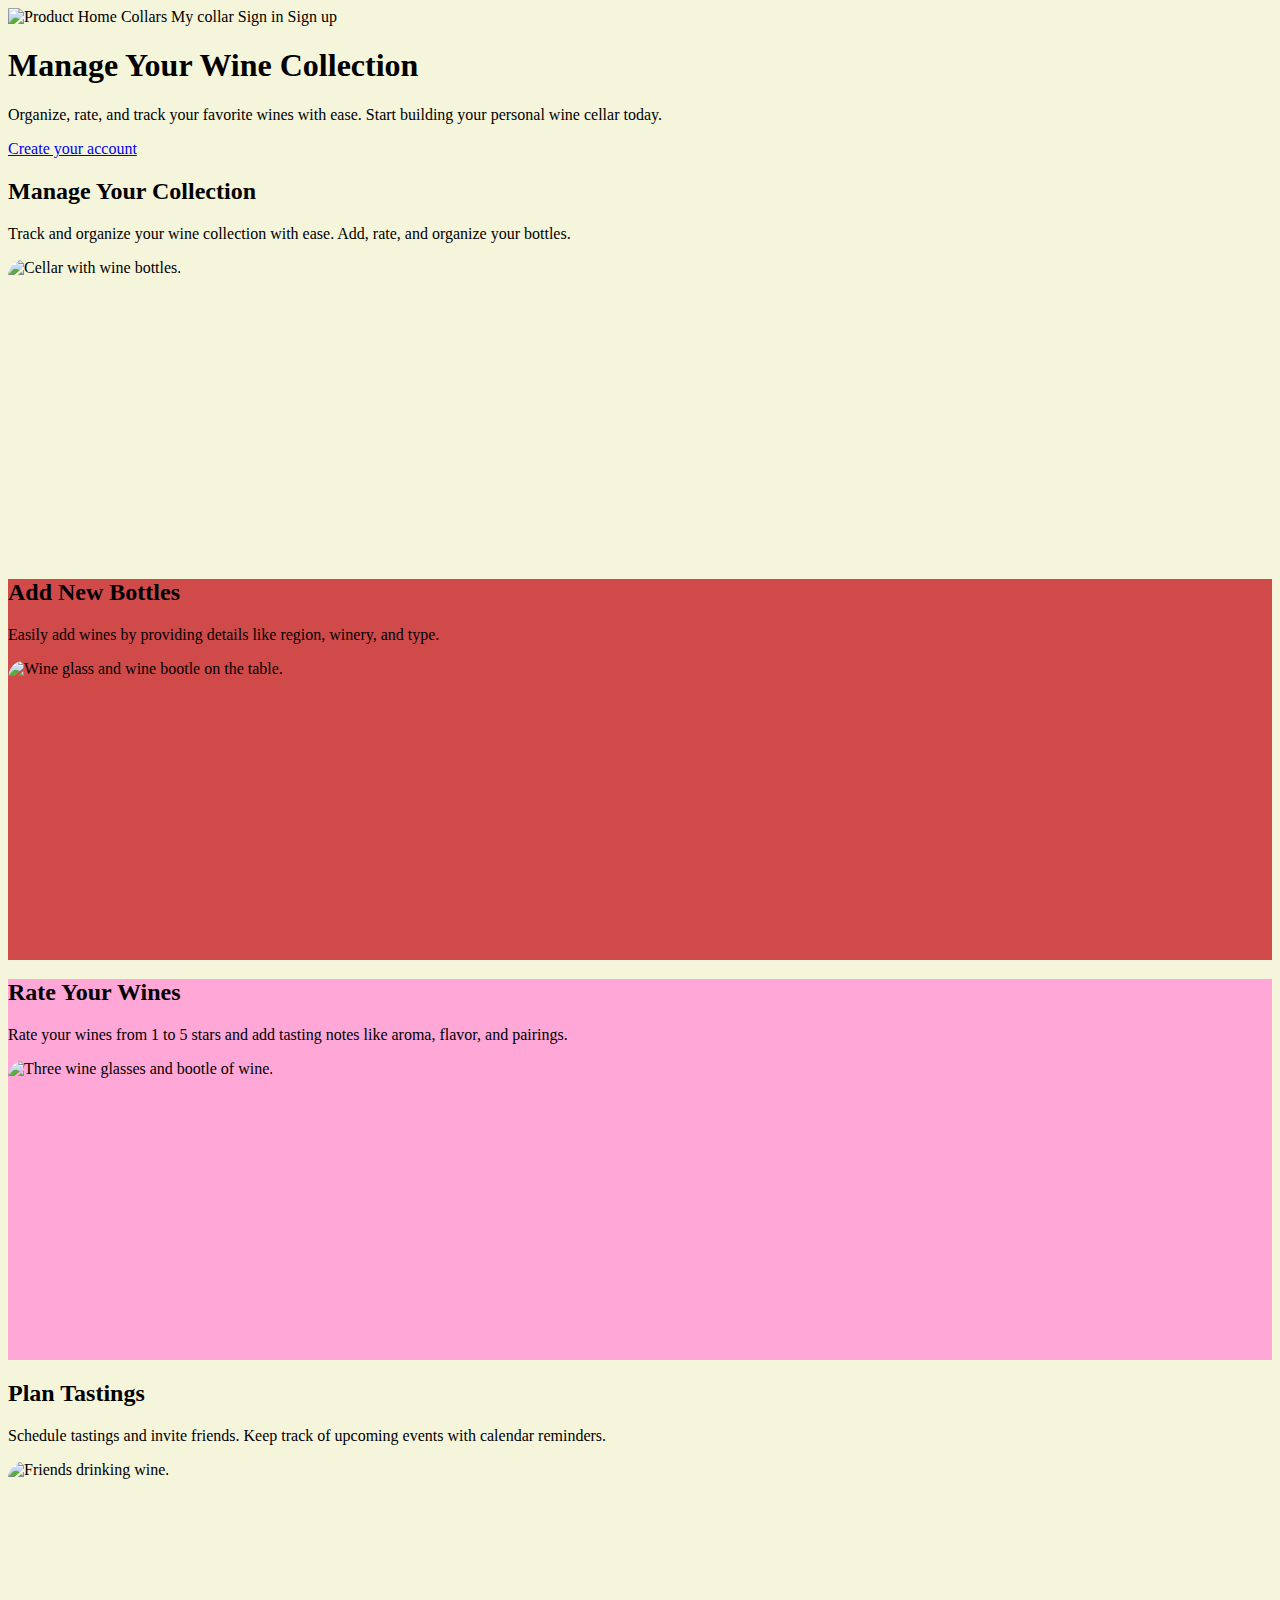
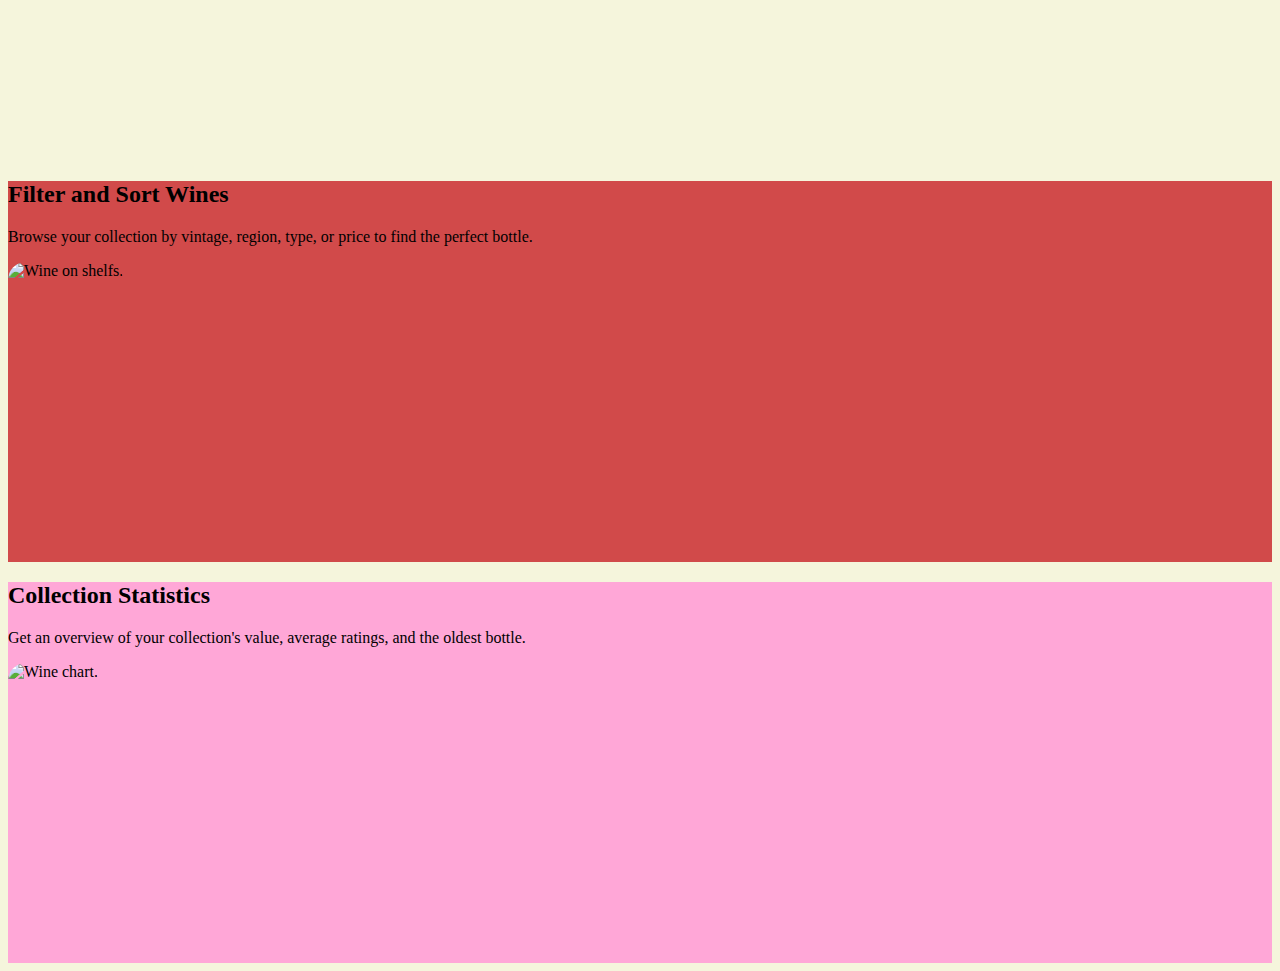
==== src/main/resources/templates/home.html @ f24916e1 "Update home page and controller. Add more images for home page." ====
<!doctype html>
<html lang="en">
  <head>
    <meta charset="utf-8">
    <meta name="viewport" content="width=device-width, initial-scale=1">
    <meta name="description" content="">
    <meta name="author" content="Mark Otto, Jacob Thornton, and Bootstrap contributors">
    <meta name="generator" content="Hugo 0.84.0">
    <title>Wine Cellar Manager</title>

    <link rel="canonical" href="https://getbootstrap.com/docs/5.0/examples/product/">

    

    <!-- Bootstrap core CSS -->
<link th:href="@{/CSS/bootstrap.min.css}" rel="stylesheet">
    <!-- Custom styles for this template -->
    <link th:href="@{/CSS/product.css}" rel="stylesheet">
  </head>
  <body style="background-color: #F5F5DC">
<header class="site-header sticky-top py-1" style="background-color: #F5F5DC">
  <nav class="container d-flex flex-column flex-md-row justify-content-between">
    <a class="py-2" th:href="@{home}" aria-label="Product">
      <img th:src="@{/icons/wine.svg}" width="24" height="24" class="d-block mx-auto" alt="Product">
    </a>
    <a class="py-2 d-none d-md-inline-block" th:href="@{home}">Home</a>
    <a class="py-2 d-none d-md-inline-block" th:href="@{search}">Collars</a>
    <a class="py-2 d-none d-md-inline-block" th:href="@{collar}">My collar</a>
    <a class="py-2 d-none d-md-inline-block" th:href="@{login}">Sign in</a>
    <a class="py-2 d-none d-md-inline-block" th:href="@{register}">Sign up</a>
  </nav>
</header>

<main>
    <div class="position-relative overflow-hidden p-3 p-md-5 m-md-3 text-center bg-dark-overlay">
      <div class="col-md-5 p-lg-4 mx-auto my-5 bg-wine">
        <h1 class="display-4 fw-normal">Manage Your Wine Collection</h1>
        <p class="lead fw-normal">Organize, rate, and track your favorite wines with ease. Start building your personal wine cellar today.</p>
        <a class="btn btn-light btn-outline-secondary" href="register.html">Create your account</a>
      </div>
    </div>



  <div class="d-md-flex flex-md-equal w-100 my-md-3 ps-md-3">
    <div class="bg-wine me-md-3 pt-3 px-3 pt-md-5 px-md-5 text-center text-white overflow-hidden">
      <div class="my-3 py-3">
        <h2 class="display-5">Manage Your Collection</h2>
        <p class="lead">Track and organize your wine collection with ease. Add, rate, and organize your bottles.</p>
      </div>
      <div class="bg-light shadow-sm mx-auto" style="width: 80%; height: 300px; border-radius: 21px 21px 0 0; "><img alt= "Cellar with wine bottles." th:src="@{/images/cellar-with-bottles.jpg}" style="width: 100%; height: 300px; border-radius: 21px 21px 0 0;" ></div>
    </div>
    <div class="me-md-3 pt-3 px-3 pt-md-5 px-md-5 text-center text-white overflow-hidden" style="background-color: #D14A4A;">
      <div class="my-3 p-3">
        <h2 class="display-5">Add New Bottles</h2>
        <p class="lead">Easily add wines by providing details like region, winery, and type.</p>
      </div>
      <div class="bg-dark shadow-sm mx-auto" style="width: 80%; height: 300px; border-radius: 21px 21px 0 0;"><img alt= "Wine glass and wine bootle on the table." th:src="@{/images/wine-glass-tall.jpg}" style="width: 100%; height: 300px; border-radius: 21px 21px 0 0;" ></div>
    </div>
  </div>

  <div class="d-md-flex flex-md-equal w-100 my-md-3 ps-md-3">
    <div class="me-md-3 pt-3 px-3 pt-md-5 px-md-5 text-center text-white overflow-hidden" style="background-color: #FFA7D7;">
      <div class="my-3 p-3">
        <h2 class="display-5">Rate Your Wines</h2>
        <p class="lead">Rate your wines from 1 to 5 stars and add tasting notes like aroma, flavor, and pairings.</p>
      </div>
      <div class="bg-dark shadow-sm mx-auto" style="width: 80%; height: 300px; border-radius: 21px 21px 0 0;"><img alt= "Three wine glasses and bootle of wine." th:src="@{/images/wine-types.jpg}" style="width: 100%; height: 300px; border-radius: 21px 21px 0 0;" ></div>
    </div>
    <div class="bg-wine me-md-3 pt-3 px-3 pt-md-5 px-md-5 text-center text-white overflow-hidden">
      <div class="my-3 py-3">
        <h2 class="display-5">Plan Tastings</h2>
        <p class="lead">Schedule tastings and invite friends. Keep track of upcoming events with calendar reminders.</p>
      </div>
      <div class="bg-light shadow-sm mx-auto" style="width: 80%; height: 300px; border-radius: 21px 21px 0 0;"> <img alt= "Friends drinking wine." th:src="@{/images/friends-wine.jpg}" style="width: 100%; height: 300px; border-radius: 21px 21px 0 0;" ></div>
    </div>
  </div>

  <div class="d-md-flex flex-md-equal w-100 my-md-3 ps-md-3">
    <div class="me-md-3 pt-3 px-3 pt-md-5 px-md-5 text-center  text-white overflow-hidden" style="background-color: #D14A4A;">
      <div class="my-3 p-3">
        <h2 class="display-5">Filter and Sort Wines</h2>
        <p class="lead">Browse your collection by vintage, region, type, or price to find the perfect bottle.</p>
      </div>
      <div class="bg-body shadow-sm mx-auto" style="width: 80%; height: 300px; border-radius: 21px 21px 0 0;"><img alt= "Wine on shelfs." th:src="@{/images/wine-cat.jpg}" style="width: 100%; height: 300px; border-radius: 21px 21px 0 0;" ></div>
    </div>
    <div class="me-md-3 pt-3 px-3 pt-md-5 px-md-5 text-center text-white overflow-hidden" style="background-color: #FFA7D7;">
      <div class="my-3 py-3">
        <h2 class="display-5">Collection Statistics</h2>
        <p class="lead">Get an overview of your collection's value, average ratings, and the oldest bottle.</p>
      </div>
      <div class="bg-body shadow-sm mx-auto" style="width: 80%; height: 300px; border-radius: 21px 21px 0 0;"><img alt= "Wine chart." th:src="@{/images/wine-chart.jpg}" style="width: 100%; height: 300px; border-radius: 21px 21px 0 0;" ></div>
    </div>
  </div>


</main>


<script th:src="@{/JS/bootstrap.bundle.min.js}"></script>

      
  </body>
</html>
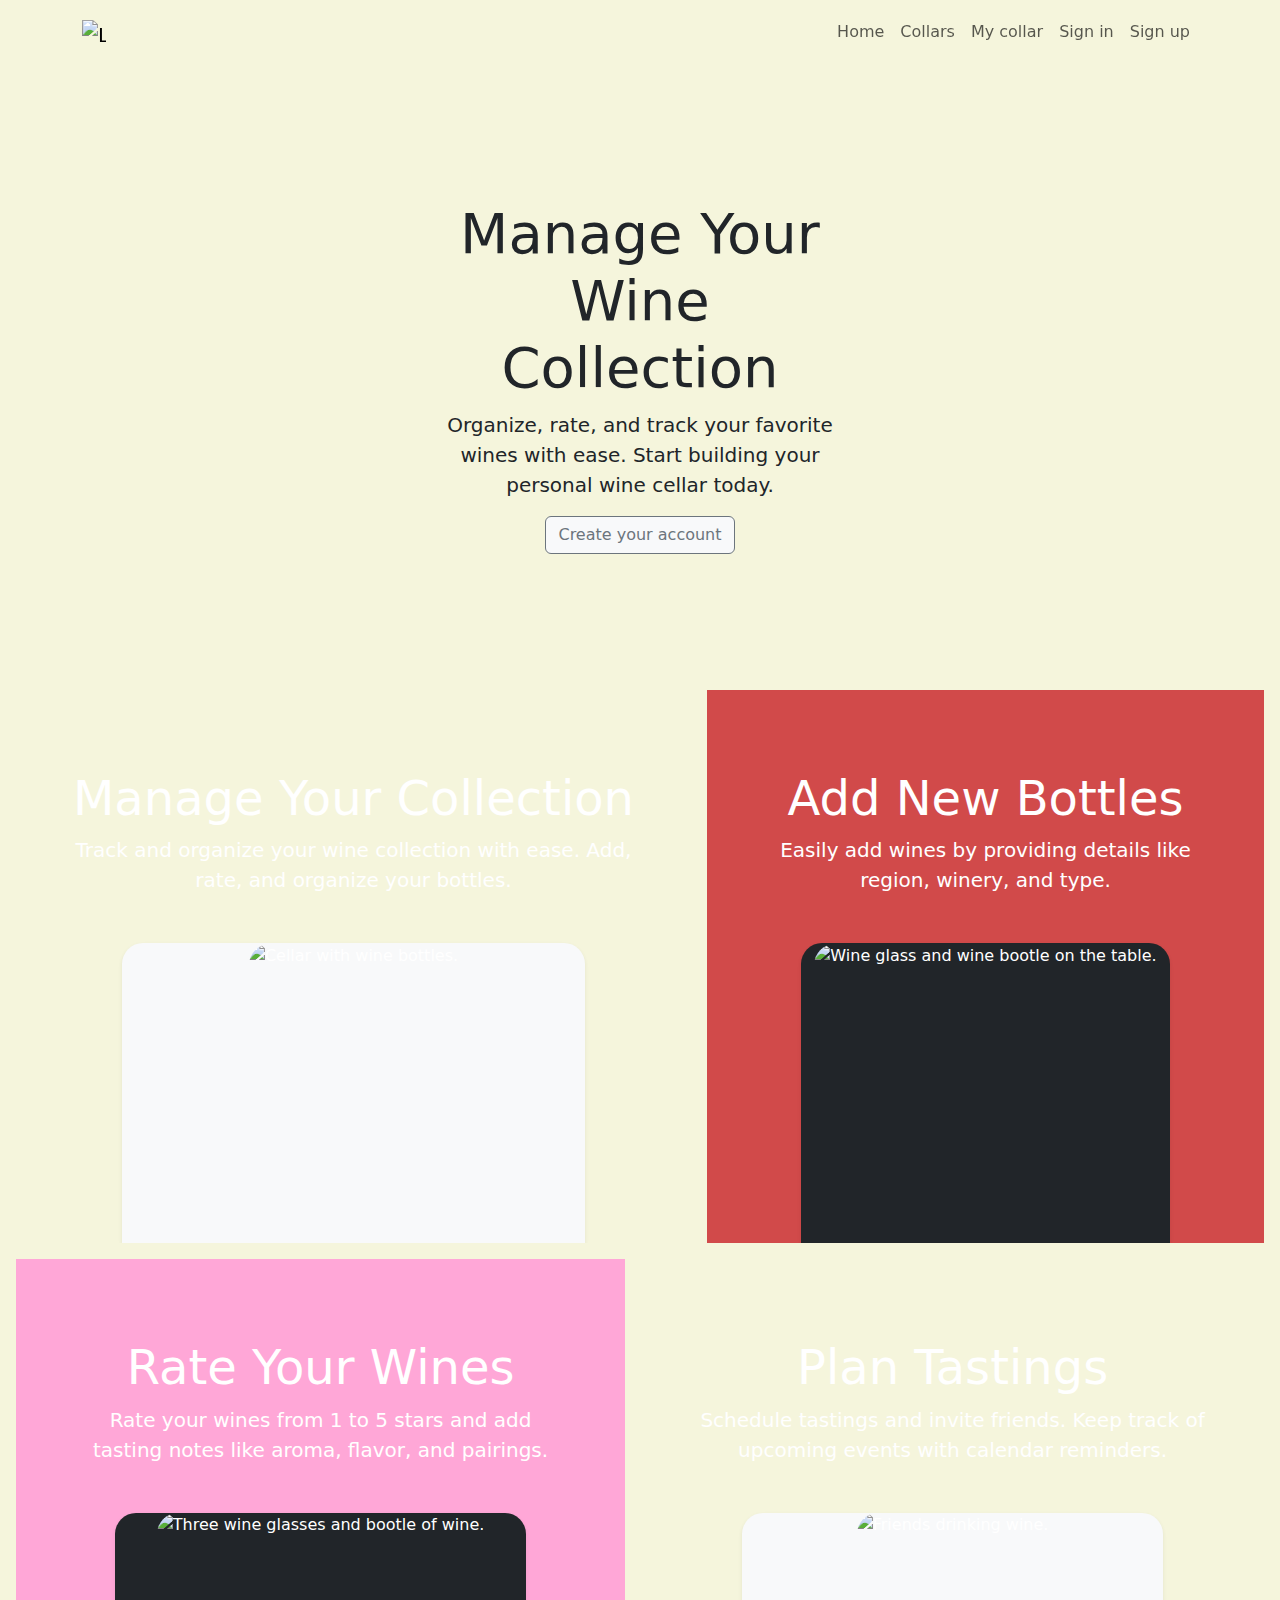
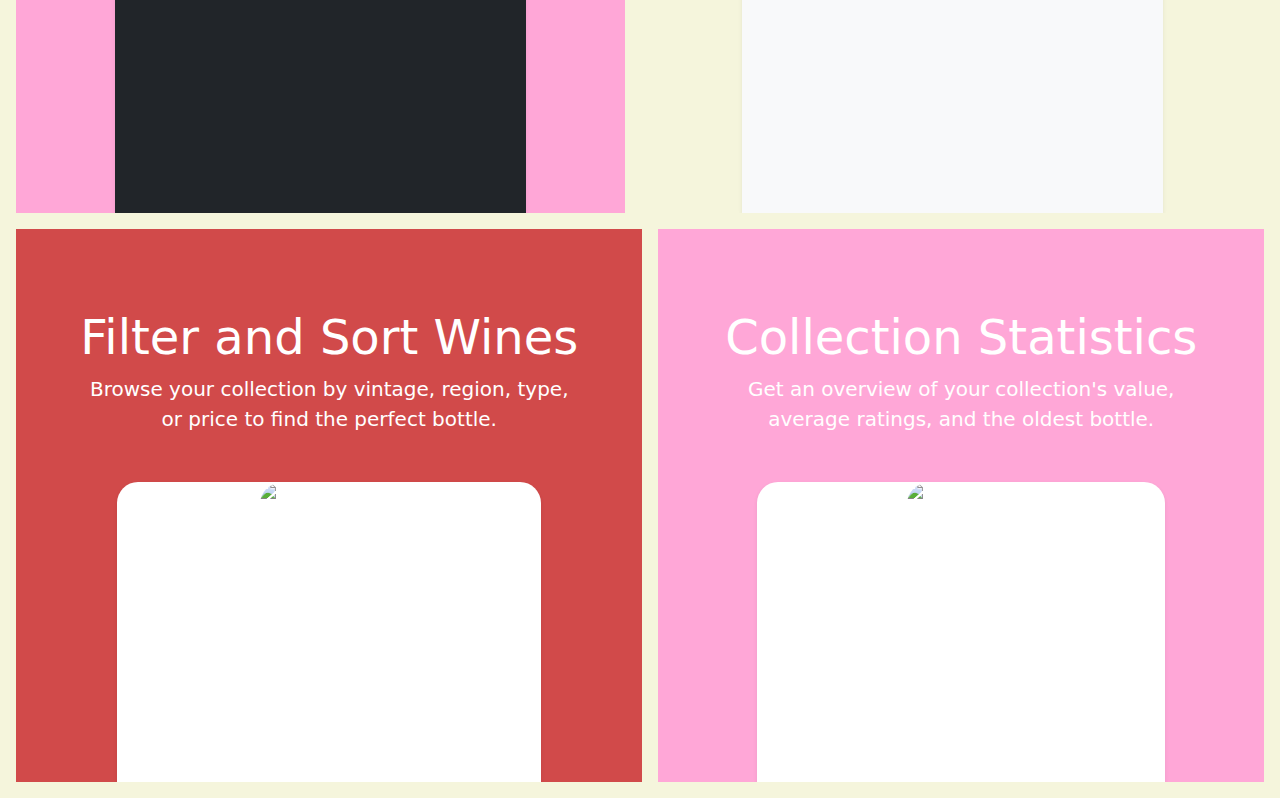
==== commit 95dfbf2a: "Added responsive header and fixed spacing in home header." ====
--- a/src/main/resources/templates/home.html
+++ b/src/main/resources/templates/home.html
@@ -8,28 +8,48 @@
     <meta name="generator" content="Hugo 0.84.0">
     <title>Wine Cellar Manager</title>
 
+    <link href="https://cdn.jsdelivr.net/npm/bootstrap@5.3.0/dist/css/bootstrap.min.css" rel="stylesheet">
+    <script src="https://cdn.jsdelivr.net/npm/bootstrap@5.3.0/dist/js/bootstrap.bundle.min.js"></script>
     <link rel="canonical" href="https://getbootstrap.com/docs/5.0/examples/product/">
 
-    
-
-    <!-- Bootstrap core CSS -->
-<link th:href="@{/CSS/bootstrap.min.css}" rel="stylesheet">
     <!-- Custom styles for this template -->
     <link th:href="@{/CSS/product.css}" rel="stylesheet">
+    <link th:href="@{/CSS/header.css}" rel="stylesheet">
   </head>
   <body style="background-color: #F5F5DC">
-<header class="site-header sticky-top py-1" style="background-color: #F5F5DC">
-  <nav class="container d-flex flex-column flex-md-row justify-content-between">
-    <a class="py-2" th:href="@{home}" aria-label="Product">
-      <img th:src="@{/icons/wine.svg}" width="24" height="24" class="d-block mx-auto" alt="Product">
-    </a>
-    <a class="py-2 d-none d-md-inline-block" th:href="@{home}">Home</a>
-    <a class="py-2 d-none d-md-inline-block" th:href="@{search}">Collars</a>
-    <a class="py-2 d-none d-md-inline-block" th:href="@{collar}">My collar</a>
-    <a class="py-2 d-none d-md-inline-block" th:href="@{login}">Sign in</a>
-    <a class="py-2 d-none d-md-inline-block" th:href="@{register}">Sign up</a>
-  </nav>
-</header>
+  <header class="site-header sticky-top py-1">
+    <nav class="navbar navbar-expand-md">
+      <div class="container">
+        <a class="navbar-brand d-flex align-items-center" th:href="@{home}">
+          <img th:src="@{/icons/wine.svg}" width="24" height="24" alt="Logo">
+        </a>
+        <!-- Toggle button for mobile view -->
+        <button class="navbar-toggler" type="button" data-bs-toggle="collapse" data-bs-target="#navbarCollapse" aria-controls="navbarCollapse" aria-expanded="false" aria-label="Toggle navigation">
+          <span class="navbar-toggler-icon"></span>
+        </button>
+
+        <div class="collapse navbar-collapse" id="navbarCollapse">
+          <ul class="navbar-nav ms-auto align-items-center">
+            <li class="nav-item">
+              <a class="nav-link" th:href="@{home}">Home</a>
+            </li>
+            <li class="nav-item">
+              <a class="nav-link" th:href="@{search}">Collars</a>
+            </li>
+            <li class="nav-item">
+              <a class="nav-link" th:href="@{collar}">My collar</a>
+            </li>
+            <li class="nav-item">
+              <a class="nav-link" th:href="@{login}">Sign in</a>
+            </li>
+            <li class="nav-item">
+              <a class="nav-link" th:href="@{register}">Sign up</a>
+            </li>
+          </ul>
+        </div>
+      </div>
+    </nav>
+  </header>
 
 <main>
     <div class="position-relative overflow-hidden p-3 p-md-5 m-md-3 text-center bg-dark-overlay">
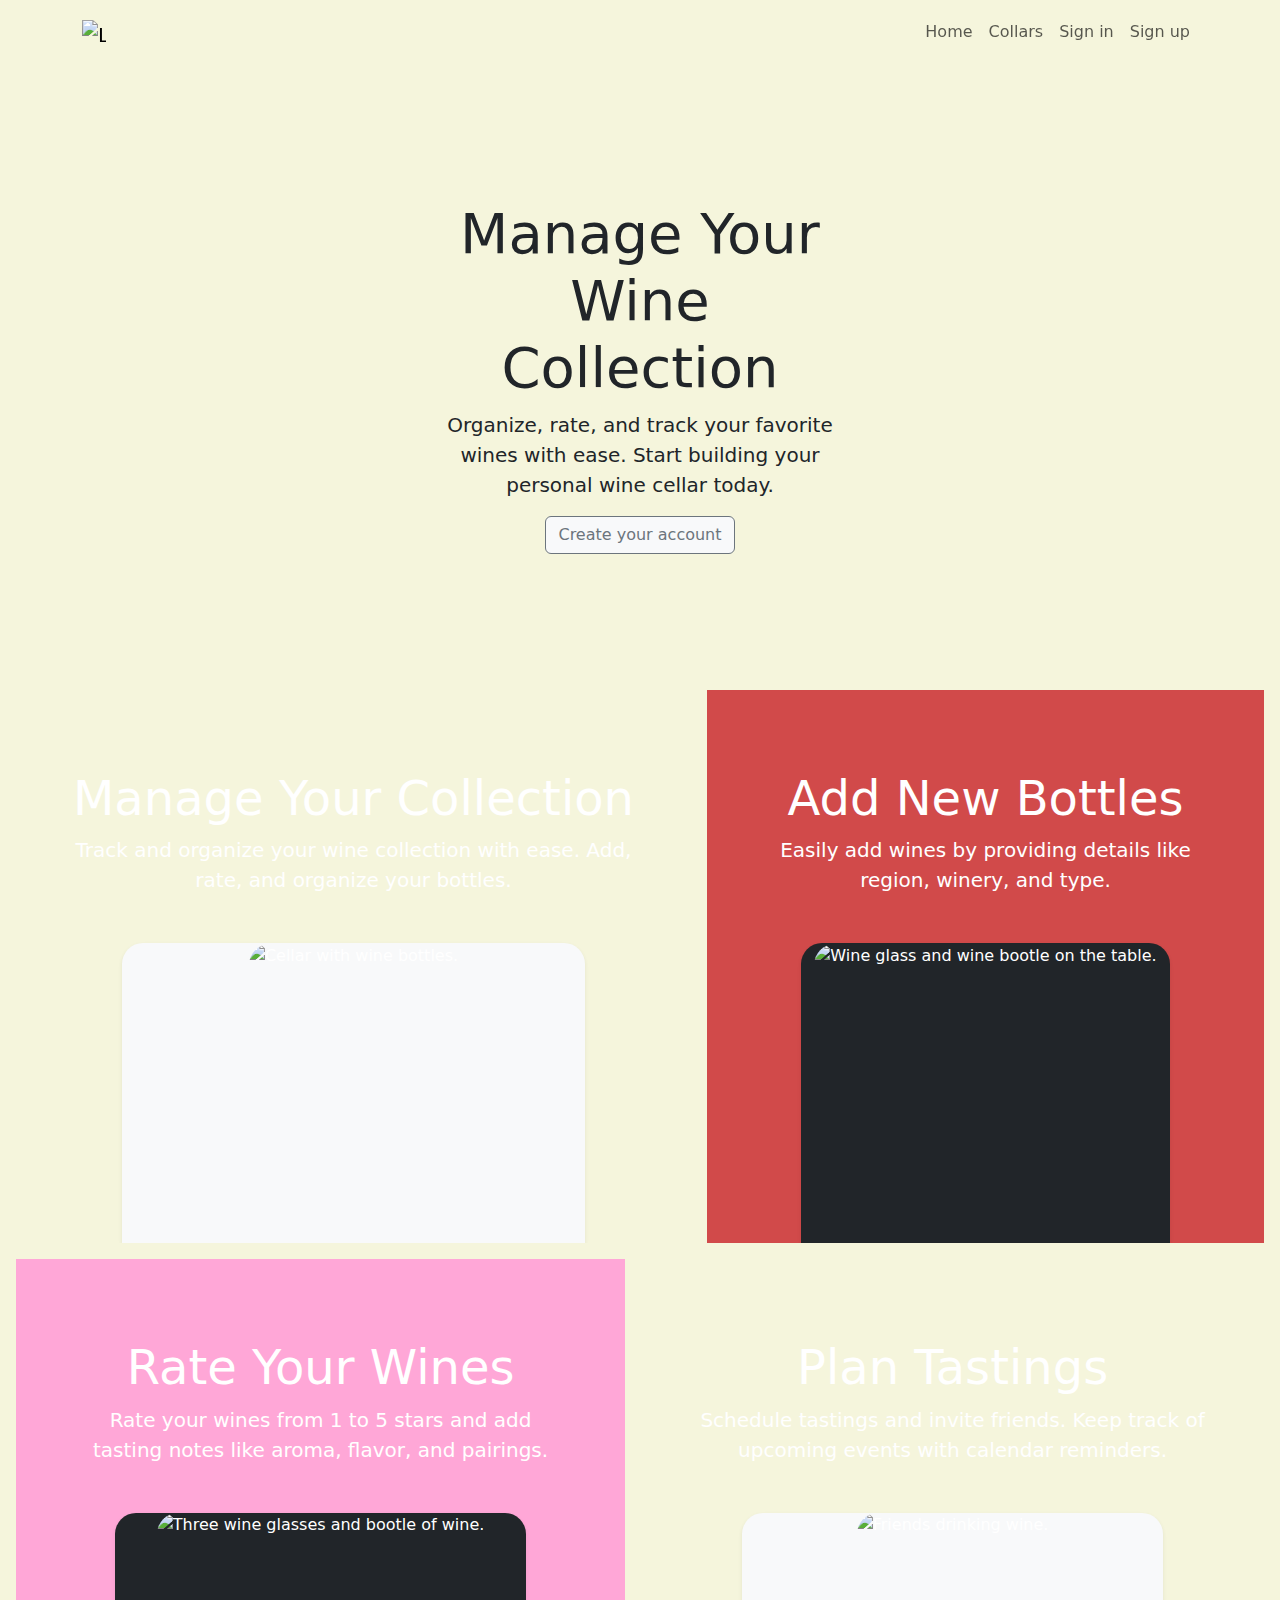
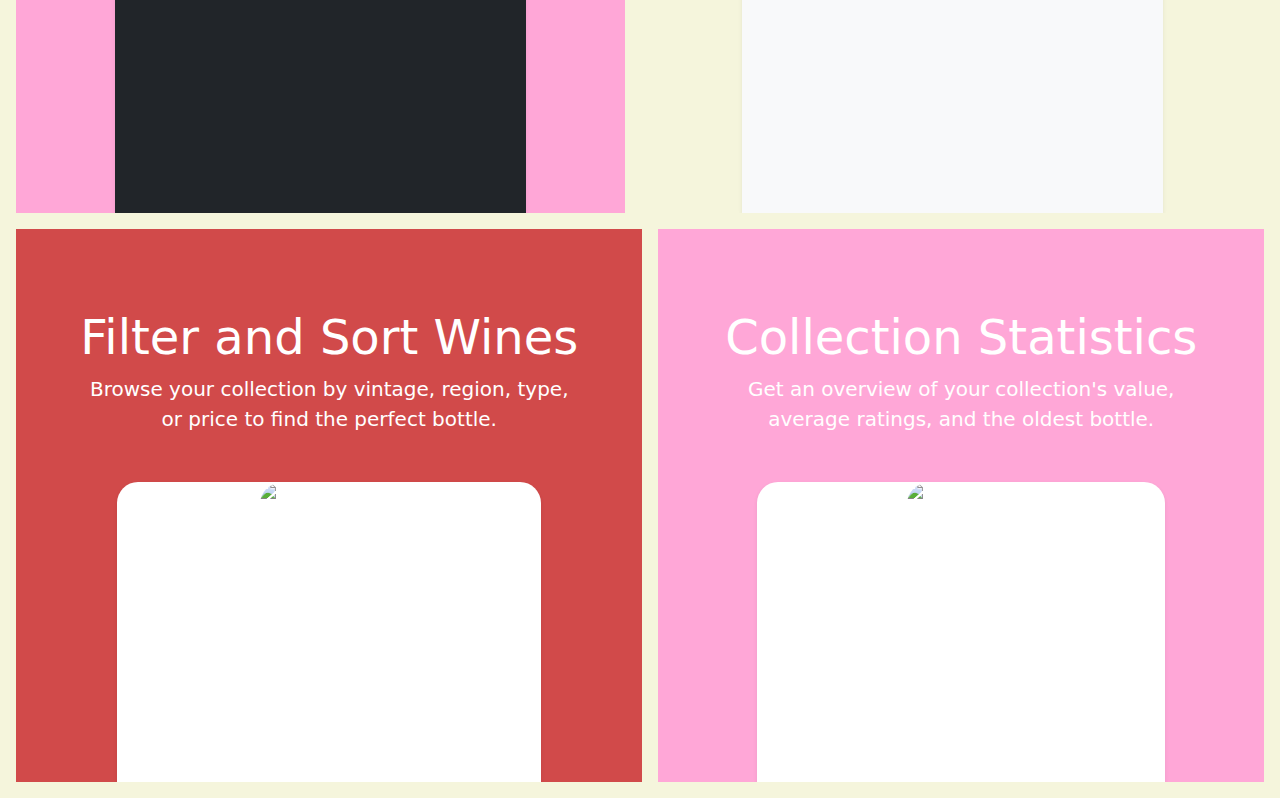
==== commit dd762e8a: "Add: removed create account button from /home page when customer is logged in. Changed navbar so the" ====
--- a/src/main/resources/templates/home.html
+++ b/src/main/resources/templates/home.html
@@ -28,25 +28,31 @@
           <span class="navbar-toggler-icon"></span>
         </button>
 
-        <div class="collapse navbar-collapse" id="navbarCollapse">
-          <ul class="navbar-nav ms-auto align-items-center">
-            <li class="nav-item">
-              <a class="nav-link" th:href="@{home}">Home</a>
-            </li>
-            <li class="nav-item">
-              <a class="nav-link" th:href="@{search}">Collars</a>
-            </li>
-            <li class="nav-item">
-              <a class="nav-link" th:href="@{collar}">My collar</a>
-            </li>
-            <li class="nav-item">
-              <a class="nav-link" th:href="@{login}">Sign in</a>
-            </li>
-            <li class="nav-item">
-              <a class="nav-link" th:href="@{register}">Sign up</a>
-            </li>
-          </ul>
-        </div>
+        <ul class="navbar-nav ms-auto align-items-center" id="navbar">
+          <li class="nav-item">
+            <a class="nav-link" th:href="@{home}">Home</a>
+          </li>
+          <li class="nav-item">
+            <a class="nav-link" th:href="@{search}">Collars</a>
+          </li>
+          <li class="nav-item user-options d-none">
+            <a class="nav-link" th:href="@{collar}">My collar</a>
+          </li>
+          <li class="nav-item guest-options">
+            <a class="nav-link" th:href="@{login}">Sign in</a>
+          </li>
+          <li class="nav-item guest-options">
+            <a class="nav-link" th:href="@{register}">Sign up</a>
+          </li>
+          <li class="nav-item dropdown user-options d-none">
+            <a class="nav-link dropdown-toggle" href="#" id="userDropdown" role="button" data-bs-toggle="dropdown" aria-expanded="false">
+              <span id="userName"></span>
+            </a>
+            <ul class="dropdown-menu" aria-labelledby="userDropdown">
+              <li><a class="dropdown-item" id="logoutBtn" href="#">Log out</a></li>
+            </ul>
+          </li>
+        </ul>
       </div>
     </nav>
   </header>
@@ -56,7 +62,7 @@
       <div class="col-md-5 p-lg-4 mx-auto my-5 bg-wine">
         <h1 class="display-4 fw-normal">Manage Your Wine Collection</h1>
         <p class="lead fw-normal">Organize, rate, and track your favorite wines with ease. Start building your personal wine cellar today.</p>
-        <a class="btn btn-light btn-outline-secondary" href="register.html">Create your account</a>
+        <a id="createAccountButton" class="btn btn-light btn-outline-secondary" th:href="@{register}">Create your account</a>
       </div>
     </div>
 
@@ -118,7 +124,7 @@
 
 
 <script th:src="@{/JS/bootstrap.bundle.min.js}"></script>
-
-      
   </body>
+  <script src="/JS/loggedInCheck.js">
+  </script>
 </html>
